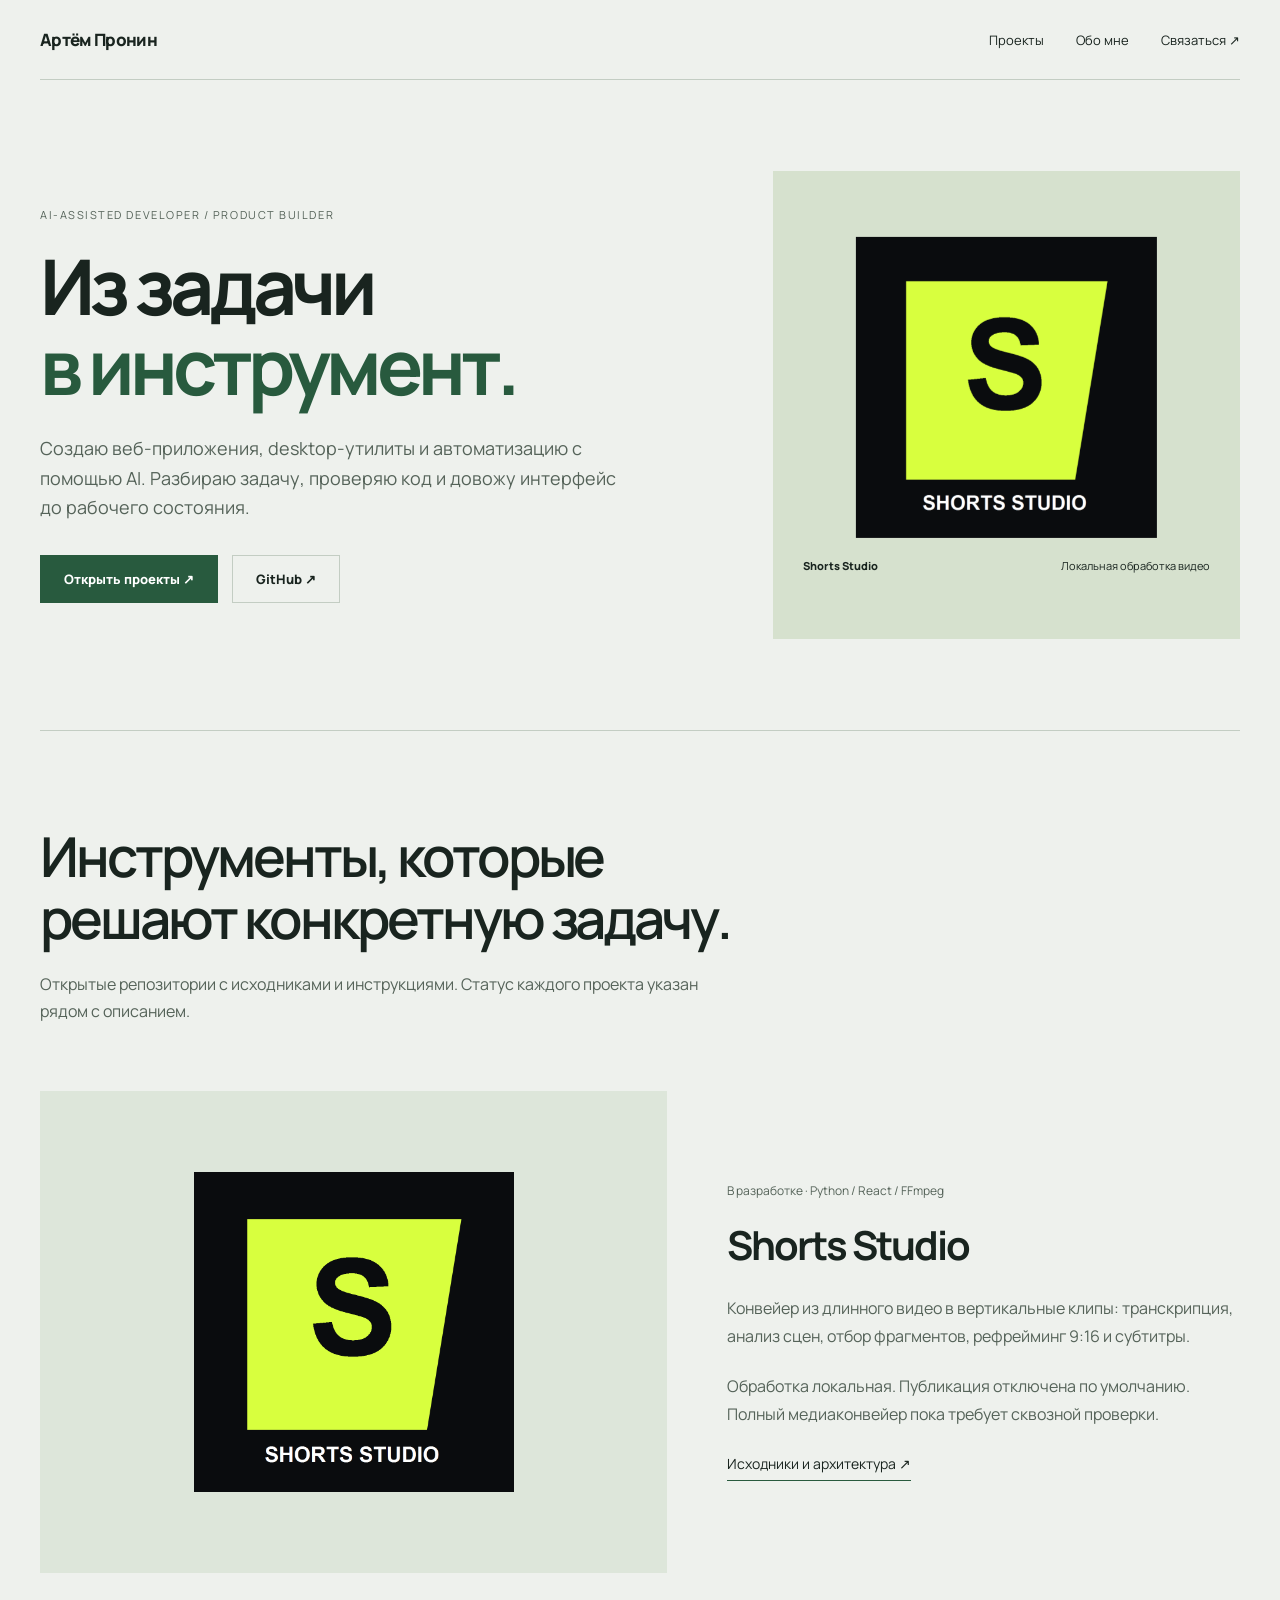
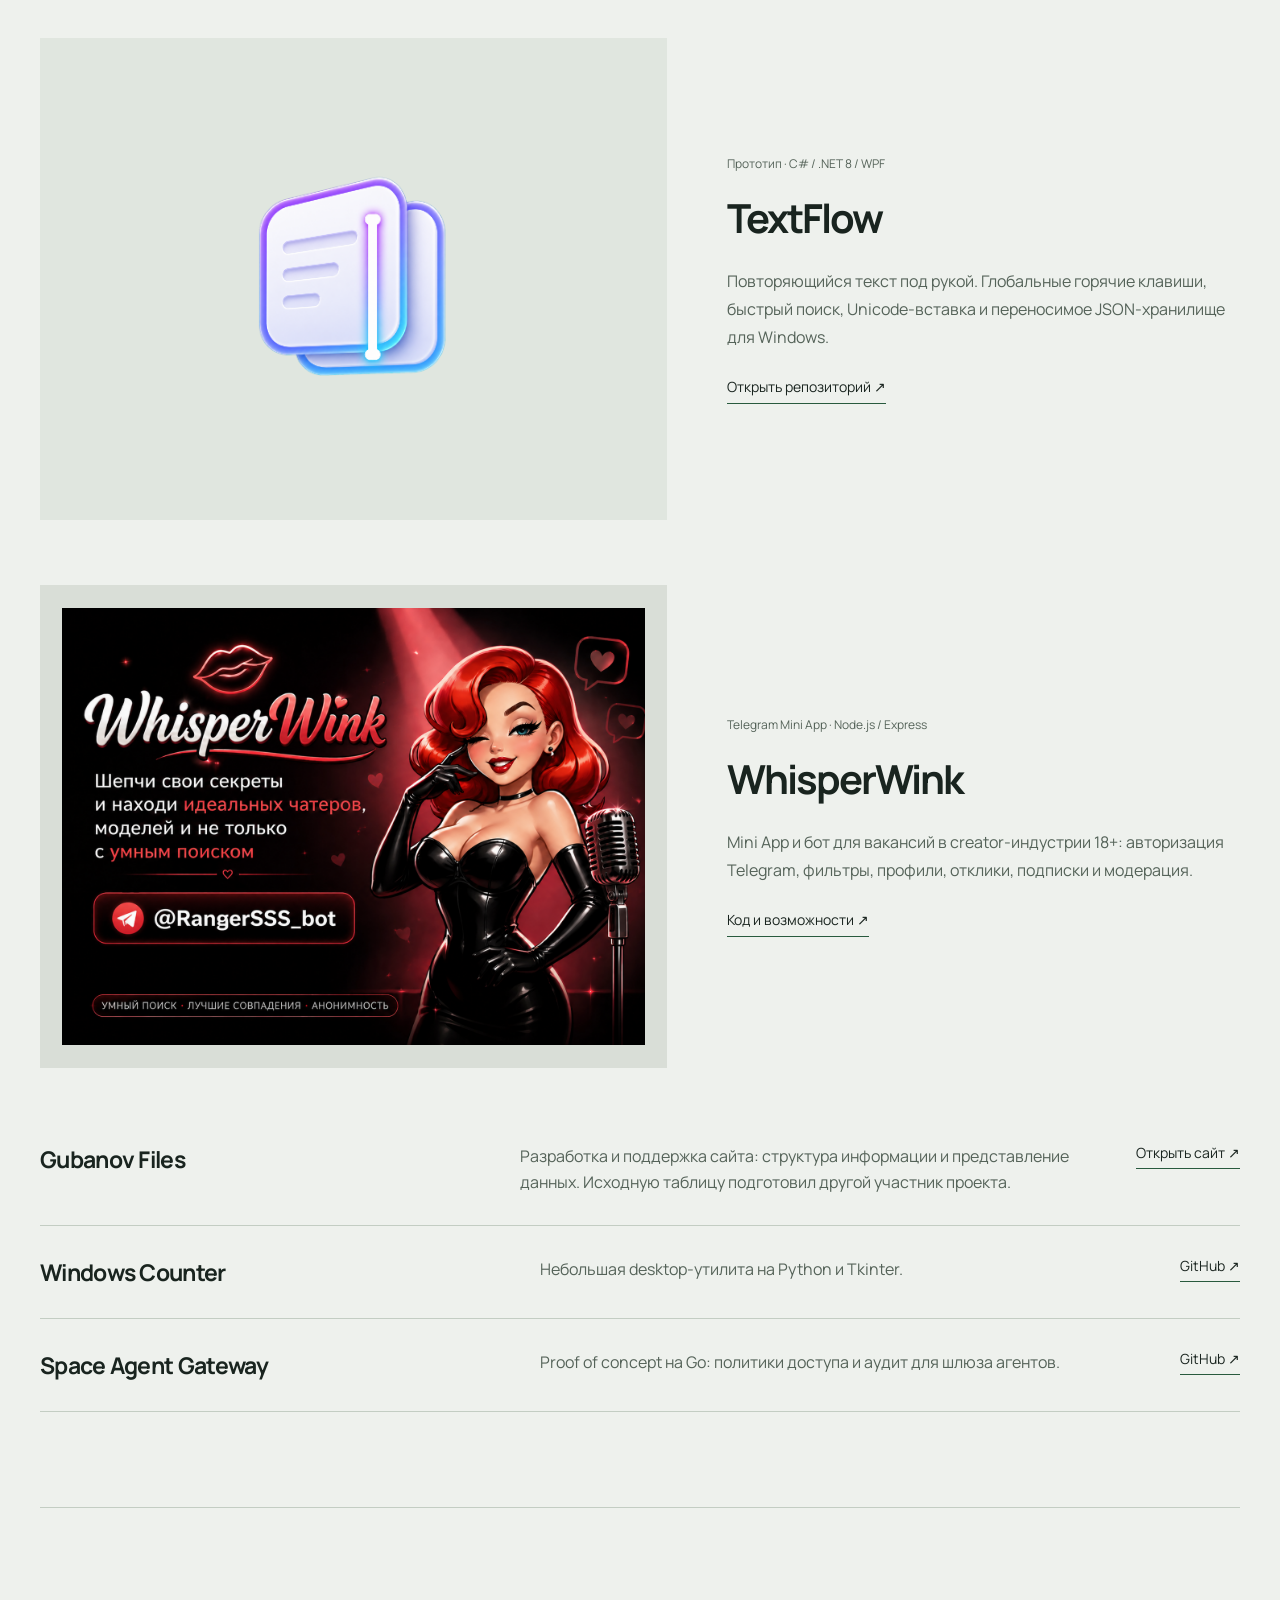
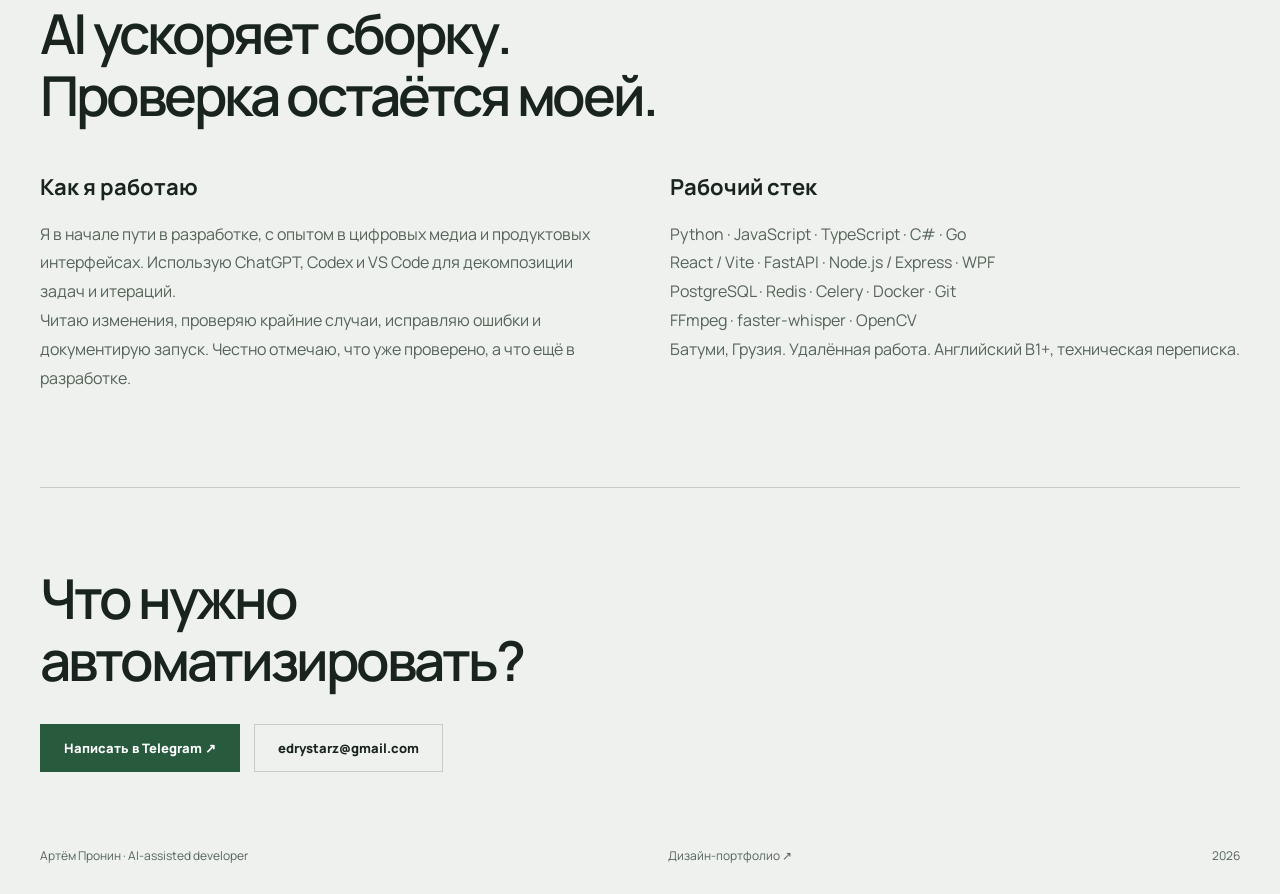
==== developer/index.html @ fd0f0057 "Publish reviewed static portfolio mirrors" ====
<!doctype html><html lang="ru"><head><meta charset="utf-8"><meta name="viewport" content="width=device-width,initial-scale=1"><title>Артём Пронин | AI-assisted developer</title><meta name="description" content="AI-assisted разработчик. Python, TypeScript, C#, автоматизация, desktop-приложения, Telegram и инструменты для видео."><meta name="theme-color" content="#eef1ed"><link rel="stylesheet" href="assets/fonts/manrope.css"><link rel="stylesheet" href="style.css"></head><body class="developer"><a class="skip" href="#main">К содержимому</a><div class="wrap"><header><a class="brand" href="#main">Артём Пронин</a><button class="menu" data-menu aria-expanded="false" aria-controls="nav">Меню</button><nav class="navlinks" id="nav"><a href="#work">Проекты</a><a href="#about">Обо мне</a><a href="#contact">Связаться ↗</a></nav></header><main id="main"><section class="hero"><div class="reveal"><p class="eyebrow">AI-assisted developer / product builder</p><h1>Из задачи<br><span>в инструмент.</span></h1><p class="lead">Создаю веб-приложения, desktop-утилиты и автоматизацию с помощью AI. Разбираю задачу, проверяю код и довожу интерфейс до рабочего состояния.</p><div class="actions"><a class="button" href="#work">Открыть проекты ↗</a><a class="button secondary" href="https://github.com/EdryStarz">GitHub ↗</a></div></div><div class="product-object"><img src="assets/shorts.png" alt="Иконка проекта Shorts Studio" width="400" height="400"><div class="object-label"><span>Shorts Studio</span><span>Локальная обработка видео</span></div></div></section><section class="content" id="work"><h2>Инструменты, которые<br>решают конкретную задачу.</h2><p class="intro">Открытые репозитории с исходниками и инструкциями. Статус каждого проекта указан рядом с описанием.</p><article class="project"><div class="project-visual"><img src="assets/shorts.png" alt="Shorts Studio" loading="lazy"></div><div><div class="meta">В разработке · Python / React / FFmpeg</div><h3>Shorts Studio</h3><p>Конвейер из длинного видео в вертикальные клипы: транскрипция, анализ сцен, отбор фрагментов, рефрейминг 9:16 и субтитры.</p><p>Обработка локальная. Публикация отключена по умолчанию. Полный медиаконвейер пока требует сквозной проверки.</p><a class="textlink" href="https://github.com/EdryStarz/shorts-studio">Исходники и архитектура ↗</a></div></article><article class="project textflow"><div class="project-visual"><img src="assets/textflow.png" alt="TextFlow" loading="lazy"></div><div><div class="meta">Прототип · C# / .NET 8 / WPF</div><h3>TextFlow</h3><p>Повторяющийся текст под рукой. Глобальные горячие клавиши, быстрый поиск, Unicode-вставка и переносимое JSON-хранилище для Windows.</p><a class="textlink" href="https://github.com/EdryStarz/TextFlow">Открыть репозиторий ↗</a></div></article><article class="project whisper"><div class="project-visual"><img src="assets/whisperwink.png" alt="Интерфейс Telegram Mini App WhisperWink" loading="lazy"></div><div><div class="meta">Telegram Mini App · Node.js / Express</div><h3>WhisperWink</h3><p>Mini App и бот для вакансий в creator-индустрии 18+: авторизация Telegram, фильтры, профили, отклики, подписки и модерация.</p><a class="textlink" href="https://github.com/EdryStarz/WhisperWink">Код и возможности ↗</a></div></article><div class="rows"><article class="row"><h3>Gubanov Files</h3><p>Разработка и поддержка сайта: структура информации и представление данных. Исходную таблицу подготовил другой участник проекта.</p><a href="https://gubanovfiles.com/">Открыть сайт ↗</a></article><article class="row"><h3>Windows Counter</h3><p>Небольшая desktop-утилита на Python и Tkinter.</p><a href="https://github.com/EdryStarz/windows-counter">GitHub ↗</a></article><article class="row"><h3>Space Agent Gateway</h3><p>Proof of concept на Go: политики доступа и аудит для шлюза агентов.</p><a href="https://github.com/EdryStarz/space-agent-gateway-core">GitHub ↗</a></article></div></section><section class="content" id="about"><h2>AI ускоряет сборку.<br>Проверка остаётся моей.</h2><div class="skills"><div><h3>Как я работаю</h3><p>Я в начале пути в разработке, с опытом в цифровых медиа и продуктовых интерфейсах. Использую ChatGPT, Codex и VS Code для декомпозиции задач и итераций.</p><p>Читаю изменения, проверяю крайние случаи, исправляю ошибки и документирую запуск. Честно отмечаю, что уже проверено, а что ещё в разработке.</p></div><div><h3>Рабочий стек</h3><p>Python · JavaScript · TypeScript · C# · Go<br>React / Vite · FastAPI · Node.js / Express · WPF<br>PostgreSQL · Redis · Celery · Docker · Git<br>FFmpeg · faster-whisper · OpenCV</p><p>Батуми, Грузия. Удалённая работа. Английский B1+, техническая переписка.</p></div></div></section></main><footer id="contact"><h2>Что нужно<br>автоматизировать?</h2><div class="actions"><a class="button" href="https://t.me/kirashade" target="_blank" rel="noopener noreferrer">Написать в Telegram ↗</a><a class="button secondary" href="mailto:edrystarz@gmail.com">edrystarz@gmail.com</a></div><div class="footerbottom"><span>Артём Пронин · AI-assisted developer</span><a href="https://edrystarz.github.io/artem-pronin-portfolio-public/design/">Дизайн-портфолио ↗</a><span>2026</span></div></footer></div><script src="motion.js"></script></body></html>
---- developer/assets/fonts/manrope.css ----
@font-face {
  font-family: 'Manrope';
  font-style: normal;
  font-weight: 400 800;
  font-display: swap;
  src: url(manrope-cyrillic-ext.woff2) format('woff2');
  unicode-range: U+0460-052F, U+1C80-1C8A, U+20B4, U+2DE0-2DFF, U+A640-A69F, U+FE2E-FE2F;
}
@font-face {
  font-family: 'Manrope';
  font-style: normal;
  font-weight: 400 800;
  font-display: swap;
  src: url(manrope-cyrillic.woff2) format('woff2');
  unicode-range: U+0301, U+0400-045F, U+0490-0491, U+04B0-04B1, U+2116;
}
@font-face {
  font-family: 'Manrope';
  font-style: normal;
  font-weight: 400 800;
  font-display: swap;
  src: url(manrope-latin-ext.woff2) format('woff2');
  unicode-range: U+0100-02BA, U+02BD-02C5, U+02C7-02CC, U+02CE-02D7, U+02DD-02FF, U+0304, U+0308, U+0329, U+1D00-1DBF, U+1E00-1E9F, U+1EF2-1EFF, U+2020, U+20A0-20AB, U+20AD-20C0, U+2113, U+2C60-2C7F, U+A720-A7FF;
}
@font-face {
  font-family: 'Manrope';
  font-style: normal;
  font-weight: 400 800;
  font-display: swap;
  src: url(manrope-latin.woff2) format('woff2');
  unicode-range: U+0000-00FF, U+0131, U+0152-0153, U+02BB-02BC, U+02C6, U+02DA, U+02DC, U+0304, U+0308, U+0329, U+2000-206F, U+20AC, U+2122, U+2191, U+2193, U+2212, U+2215, U+FEFF, U+FFFD;
}
---- developer/style.css ----
*{box-sizing:border-box}html{scroll-behavior:smooth;scroll-padding-top:90px}body{margin:0;font-family:Manrope,Arial,sans-serif;background:var(--bg);color:var(--fg)}a{color:inherit;text-decoration:none}button{font:inherit;cursor:pointer}img{max-width:100%;display:block}button,a{touch-action:manipulation}a:focus-visible,button:focus-visible,summary:focus-visible{outline:3px solid var(--accent);outline-offset:5px}button:active,.button:active{transform:translateY(2px)}.wrap{width:min(1400px,calc(100% - 80px));margin:auto}header{height:80px;display:flex;align-items:center;justify-content:space-between;border-bottom:1px solid var(--line);gap:25px}.brand{font-weight:800;font-size:17px;letter-spacing:-.04em}.navlinks{display:flex;align-items:center;gap:32px;font-size:13px}.navlinks a:hover{color:var(--accent)}.menu{display:none;background:transparent;border:1px solid var(--line);color:var(--fg);padding:10px}.hero{position:relative;isolation:isolate;min-height:650px;padding:72px 0;display:grid;grid-template-columns:1.15fr .85fr;align-items:center;gap:32px}.eyebrow{font-size:11px;letter-spacing:.14em;text-transform:uppercase;color:var(--muted);margin:0 0 24px}h1,h2,h3,p{margin:0}h1{font-size:clamp(48px,6vw,88px);letter-spacing:-.065em;line-height:1.04;font-weight:700}h1 span{color:var(--accent)}.lead{font-size:18px;line-height:1.65;max-width:580px;color:var(--muted);margin-top:28px}.actions{display:flex;align-items:center;flex-wrap:wrap;gap:14px;margin-top:32px}.button{display:inline-flex;align-items:center;justify-content:center;min-height:48px;padding:14px 23px;background:var(--accent);color:var(--button-fg);font-size:13px;font-weight:800;border:1px solid var(--accent);transition:transform .2s,background .2s}.button.secondary{color:var(--fg);background:transparent;border-color:var(--line)}.button:hover{transform:translateY(-3px)}section.content{padding:95px 0;border-top:1px solid var(--line)}h2{font-size:clamp(36px,4.3vw,62px);line-height:1.12;letter-spacing:-.055em;font-weight:600}.intro{max-width:660px;color:var(--muted);line-height:1.7;margin-top:22px}.project{display:grid;grid-template-columns:1.1fr .9fr;gap:60px;margin-top:65px;align-items:center}.project h3{font-size:40px;letter-spacing:-.05em}.project p{color:var(--muted);line-height:1.75;margin-top:22px;font-size:16px}.meta{font-size:12px;color:var(--muted);margin-bottom:18px}.textlink{display:inline-flex;margin-top:26px;border-bottom:1px solid var(--accent);padding-bottom:7px;font-size:14px}.textlink:hover{color:var(--accent)}.project-visual{background:var(--panel);aspect-ratio:1.3;display:grid;place-items:center;overflow:hidden}.project-visual img{width:58%;max-height:320px;object-fit:contain;transition:transform .5s}.project:hover .project-visual img{transform:scale(1.04)}.rows{margin-top:45px}.row{display:grid;grid-template-columns:1fr 1.3fr auto;gap:30px;padding:30px 0;border-bottom:1px solid var(--line);align-items:start}.row h3{font-size:23px;letter-spacing:-.03em}.row p{max-width:600px;color:var(--muted);line-height:1.65}.row>a{font-size:14px}.skills{display:grid;grid-template-columns:1fr 1fr;gap:60px;margin-top:45px}.skills h3{font-size:22px;margin-bottom:18px}.skills p{line-height:1.8;color:var(--muted)}footer{padding:80px 0 30px;border-top:1px solid var(--line)}footer h2{max-width:900px}footer .footerbottom{margin-top:75px;display:flex;justify-content:space-between;gap:20px;font-size:12px;color:var(--muted)}.skip{position:absolute;left:20px;top:-80px;background:var(--accent);color:var(--button-fg);padding:15px;z-index:10}.skip:focus{top:10px}.motion-control{background:transparent;border:1px solid var(--line);color:var(--fg);font-size:11px;padding:10px 14px}.visual-caption{font-size:11px;color:var(--muted);margin-top:12px}.sr-only{position:absolute;width:1px;height:1px;clip-path:inset(50%);overflow:hidden}.reveal{animation:arrive .7s both}@keyframes arrive{from{opacity:0;transform:translateY(18px)}to{opacity:1;transform:none}}@media(max-width:768px){.wrap{width:calc(100% - 36px)}header{height:70px}.menu{display:block}.navlinks{display:none;position:absolute;left:18px;right:18px;top:70px;background:var(--bg);padding:25px;border:1px solid var(--line);z-index:8;flex-direction:column;align-items:flex-start}.navlinks.open{display:flex}.hero{grid-template-columns:1fr;padding:48px 0;min-height:0;gap:42px}h1{font-size:clamp(42px,9vw,66px)}.lead{font-size:16px}.project{grid-template-columns:1fr;gap:26px;margin-top:42px}.project h3{font-size:32px}section.content{padding:55px 0}.row{grid-template-columns:1fr;gap:14px;padding:24px 0}.skills{grid-template-columns:1fr;gap:35px}.footerbottom{flex-wrap:wrap}.button{padding:14px 18px}.project-visual{aspect-ratio:1.3}footer{padding-top:55px}}@media(prefers-reduced-motion:reduce){html{scroll-behavior:auto}*,*::before,*::after{animation:none!important;transition:none!important}}.developer{--bg:#eef1ed;--fg:#19241f;--muted:#556359;--line:#c3cdc3;--panel:#dde6da;--accent:#285a3e;--button-fg:#fff}.developer .hero{grid-template-columns:1.2fr .8fr}.product-object{position:relative;padding:30px;background:#d6e1ce;aspect-ratio:1;display:flex;align-items:center;justify-content:center;flex-direction:column;overflow:hidden}.product-object>img{width:74%;height:auto;max-height:360px;object-fit:contain;animation:arrive 1s both}.object-label{display:flex;justify-content:space-between;width:100%;gap:20px;font-size:11px;margin-top:20px}.object-label span:first-child{font-weight:800}.project:nth-of-type(2) .project-visual{background:#e0e6df}.textflow .project-visual img{width:45%}.whisper .project-visual{background:#d9ded7;aspect-ratio:1.3;padding:22px}.whisper .project-visual img{width:100%;max-height:none}.developer .row>a{border-bottom:1px solid var(--accent);padding-bottom:6px;justify-self:start}@media(max-width:768px){.developer .hero{grid-template-columns:1fr}.product-object{aspect-ratio:1.5;padding:22px}.product-object>img{max-height:210px;width:auto}.object-label{font-size:10px}}
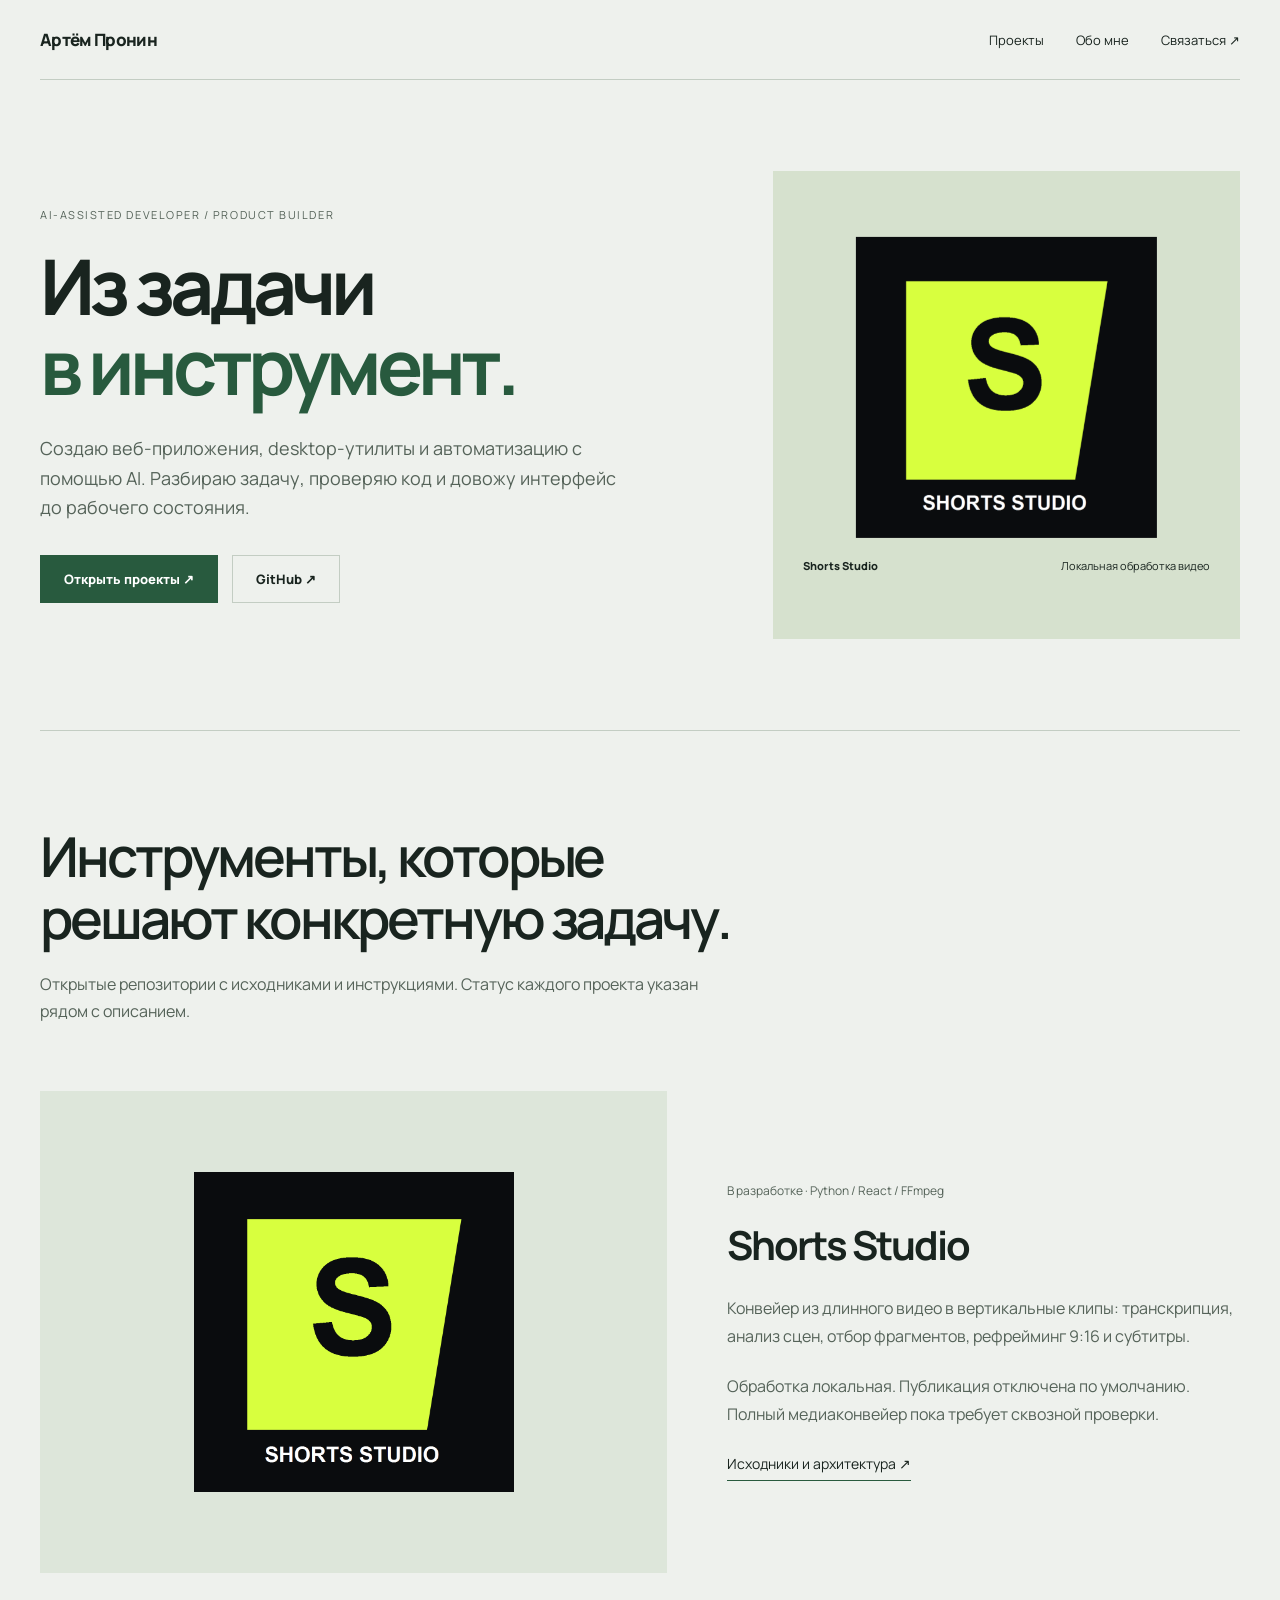
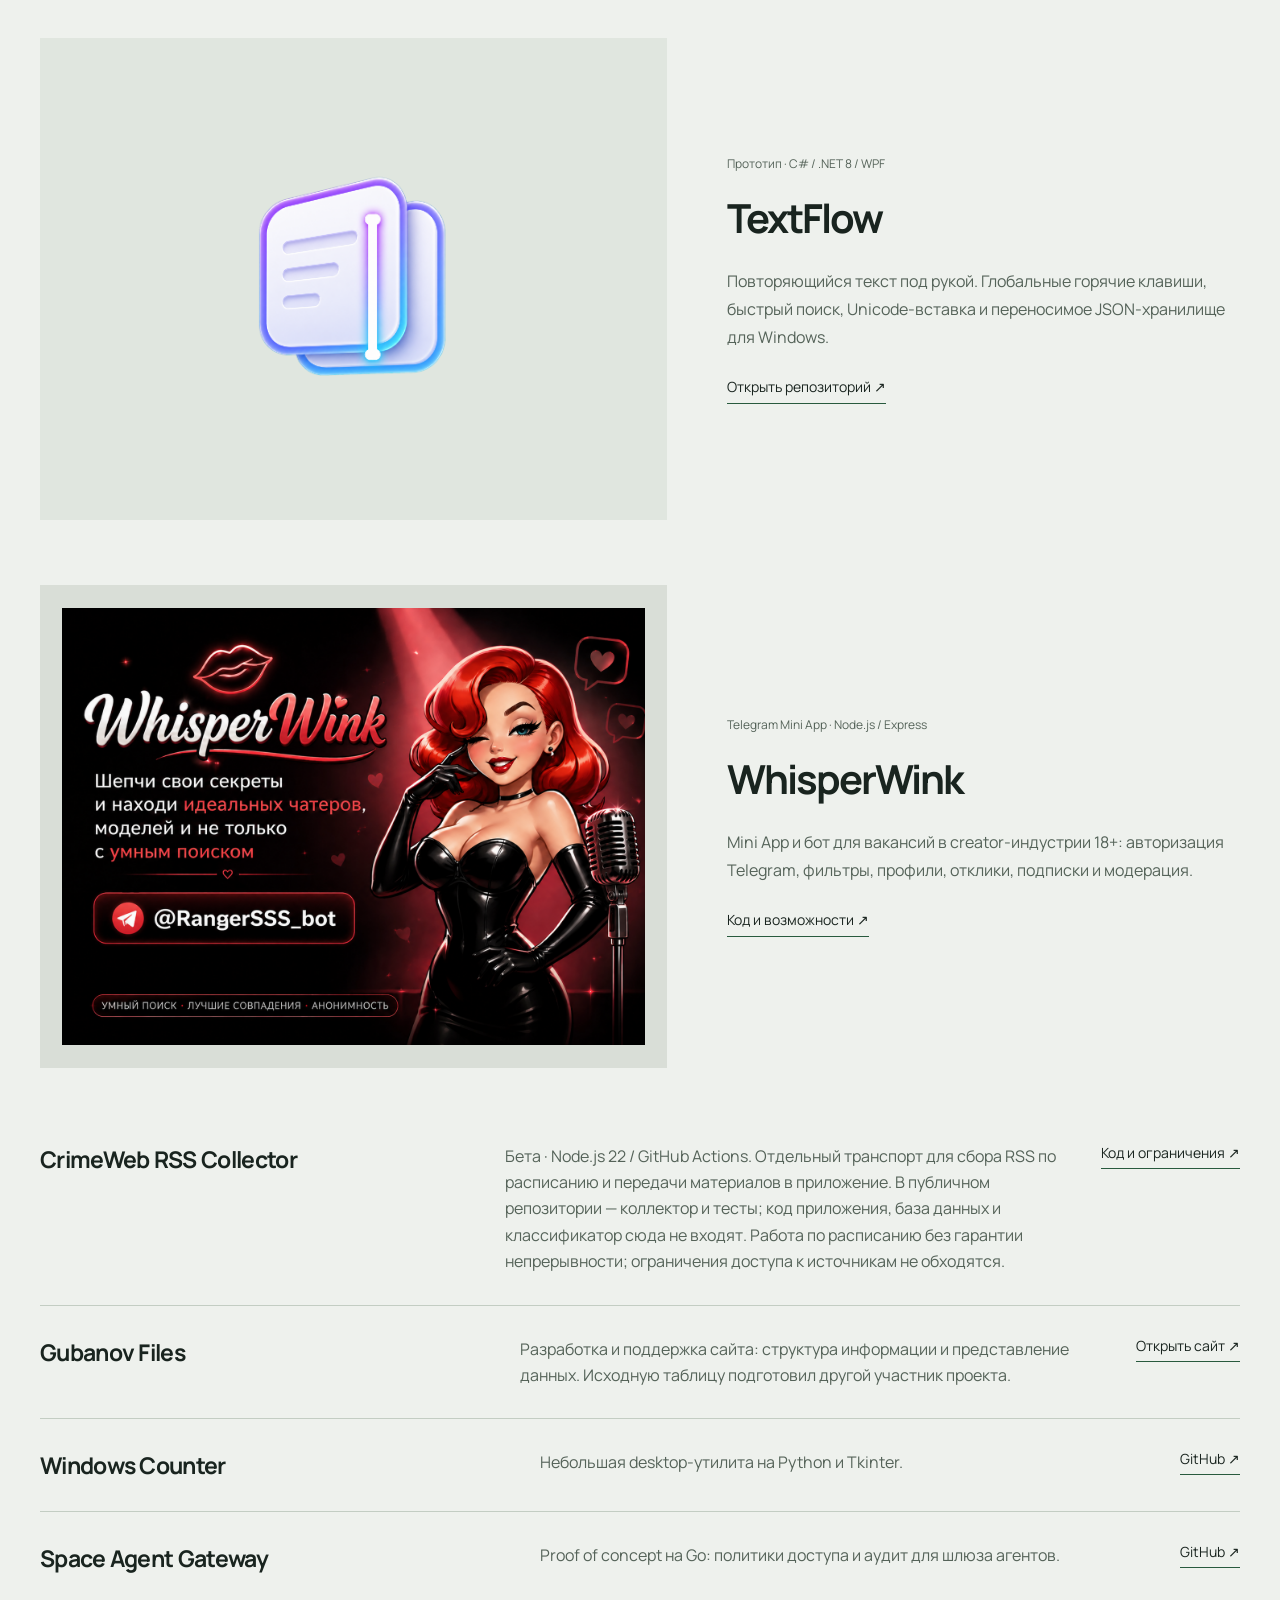
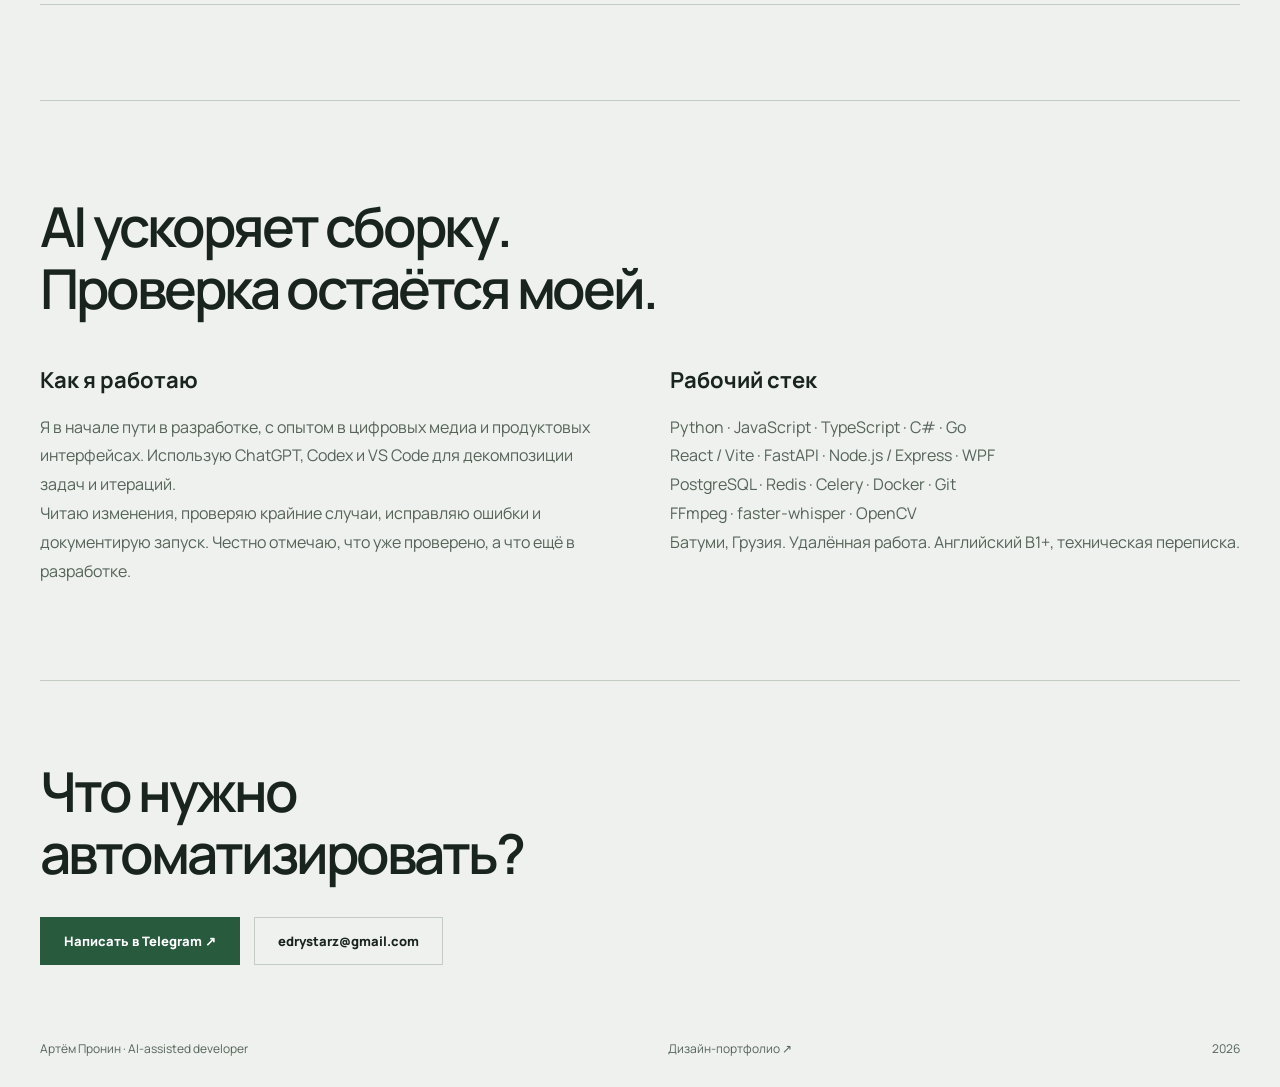
==== commit c20be567: "Add verified beta RSS collector project to developer portfolio" ====
--- a/developer/index.html
+++ b/developer/index.html
@@ -1 +1 @@
-<!doctype html><html lang="ru"><head><meta charset="utf-8"><meta name="viewport" content="width=device-width,initial-scale=1"><title>Артём Пронин | AI-assisted developer</title><meta name="description" content="AI-assisted разработчик. Python, TypeScript, C#, автоматизация, desktop-приложения, Telegram и инструменты для видео."><meta name="theme-color" content="#eef1ed"><link rel="stylesheet" href="assets/fonts/manrope.css"><link rel="stylesheet" href="style.css"></head><body class="developer"><a class="skip" href="#main">К содержимому</a><div class="wrap"><header><a class="brand" href="#main">Артём Пронин</a><button class="menu" data-menu aria-expanded="false" aria-controls="nav">Меню</button><nav class="navlinks" id="nav"><a href="#work">Проекты</a><a href="#about">Обо мне</a><a href="#contact">Связаться ↗</a></nav></header><main id="main"><section class="hero"><div class="reveal"><p class="eyebrow">AI-assisted developer / product builder</p><h1>Из задачи<br><span>в инструмент.</span></h1><p class="lead">Создаю веб-приложения, desktop-утилиты и автоматизацию с помощью AI. Разбираю задачу, проверяю код и довожу интерфейс до рабочего состояния.</p><div class="actions"><a class="button" href="#work">Открыть проекты ↗</a><a class="button secondary" href="https://github.com/EdryStarz">GitHub ↗</a></div></div><div class="product-object"><img src="assets/shorts.png" alt="Иконка проекта Shorts Studio" width="400" height="400"><div class="object-label"><span>Shorts Studio</span><span>Локальная обработка видео</span></div></div></section><section class="content" id="work"><h2>Инструменты, которые<br>решают конкретную задачу.</h2><p class="intro">Открытые репозитории с исходниками и инструкциями. Статус каждого проекта указан рядом с описанием.</p><article class="project"><div class="project-visual"><img src="assets/shorts.png" alt="Shorts Studio" loading="lazy"></div><div><div class="meta">В разработке · Python / React / FFmpeg</div><h3>Shorts Studio</h3><p>Конвейер из длинного видео в вертикальные клипы: транскрипция, анализ сцен, отбор фрагментов, рефрейминг 9:16 и субтитры.</p><p>Обработка локальная. Публикация отключена по умолчанию. Полный медиаконвейер пока требует сквозной проверки.</p><a class="textlink" href="https://github.com/EdryStarz/shorts-studio">Исходники и архитектура ↗</a></div></article><article class="project textflow"><div class="project-visual"><img src="assets/textflow.png" alt="TextFlow" loading="lazy"></div><div><div class="meta">Прототип · C# / .NET 8 / WPF</div><h3>TextFlow</h3><p>Повторяющийся текст под рукой. Глобальные горячие клавиши, быстрый поиск, Unicode-вставка и переносимое JSON-хранилище для Windows.</p><a class="textlink" href="https://github.com/EdryStarz/TextFlow">Открыть репозиторий ↗</a></div></article><article class="project whisper"><div class="project-visual"><img src="assets/whisperwink.png" alt="Интерфейс Telegram Mini App WhisperWink" loading="lazy"></div><div><div class="meta">Telegram Mini App · Node.js / Express</div><h3>WhisperWink</h3><p>Mini App и бот для вакансий в creator-индустрии 18+: авторизация Telegram, фильтры, профили, отклики, подписки и модерация.</p><a class="textlink" href="https://github.com/EdryStarz/WhisperWink">Код и возможности ↗</a></div></article><div class="rows"><article class="row"><h3>Gubanov Files</h3><p>Разработка и поддержка сайта: структура информации и представление данных. Исходную таблицу подготовил другой участник проекта.</p><a href="https://gubanovfiles.com/">Открыть сайт ↗</a></article><article class="row"><h3>Windows Counter</h3><p>Небольшая desktop-утилита на Python и Tkinter.</p><a href="https://github.com/EdryStarz/windows-counter">GitHub ↗</a></article><article class="row"><h3>Space Agent Gateway</h3><p>Proof of concept на Go: политики доступа и аудит для шлюза агентов.</p><a href="https://github.com/EdryStarz/space-agent-gateway-core">GitHub ↗</a></article></div></section><section class="content" id="about"><h2>AI ускоряет сборку.<br>Проверка остаётся моей.</h2><div class="skills"><div><h3>Как я работаю</h3><p>Я в начале пути в разработке, с опытом в цифровых медиа и продуктовых интерфейсах. Использую ChatGPT, Codex и VS Code для декомпозиции задач и итераций.</p><p>Читаю изменения, проверяю крайние случаи, исправляю ошибки и документирую запуск. Честно отмечаю, что уже проверено, а что ещё в разработке.</p></div><div><h3>Рабочий стек</h3><p>Python · JavaScript · TypeScript · C# · Go<br>React / Vite · FastAPI · Node.js / Express · WPF<br>PostgreSQL · Redis · Celery · Docker · Git<br>FFmpeg · faster-whisper · OpenCV</p><p>Батуми, Грузия. Удалённая работа. Английский B1+, техническая переписка.</p></div></div></section></main><footer id="contact"><h2>Что нужно<br>автоматизировать?</h2><div class="actions"><a class="button" href="https://t.me/kirashade" target="_blank" rel="noopener noreferrer">Написать в Telegram ↗</a><a class="button secondary" href="mailto:edrystarz@gmail.com">edrystarz@gmail.com</a></div><div class="footerbottom"><span>Артём Пронин · AI-assisted developer</span><a href="https://edrystarz.github.io/artem-pronin-portfolio-public/design/">Дизайн-портфолио ↗</a><span>2026</span></div></footer></div><script src="motion.js"></script></body></html>+<!doctype html><html lang="ru"><head><meta charset="utf-8"><meta name="viewport" content="width=device-width,initial-scale=1"><title>Артём Пронин | AI-assisted developer</title><meta name="description" content="AI-assisted разработчик. Python, TypeScript, C#, автоматизация, desktop-приложения, Telegram и инструменты для видео."><meta name="theme-color" content="#eef1ed"><link rel="stylesheet" href="assets/fonts/manrope.css"><link rel="stylesheet" href="style.css"></head><body class="developer"><a class="skip" href="#main">К содержимому</a><div class="wrap"><header><a class="brand" href="#main">Артём Пронин</a><button class="menu" data-menu aria-expanded="false" aria-controls="nav">Меню</button><nav class="navlinks" id="nav"><a href="#work">Проекты</a><a href="#about">Обо мне</a><a href="#contact">Связаться ↗</a></nav></header><main id="main"><section class="hero"><div class="reveal"><p class="eyebrow">AI-assisted developer / product builder</p><h1>Из задачи<br><span>в инструмент.</span></h1><p class="lead">Создаю веб-приложения, desktop-утилиты и автоматизацию с помощью AI. Разбираю задачу, проверяю код и довожу интерфейс до рабочего состояния.</p><div class="actions"><a class="button" href="#work">Открыть проекты ↗</a><a class="button secondary" href="https://github.com/EdryStarz">GitHub ↗</a></div></div><div class="product-object"><img src="assets/shorts.png" alt="Иконка проекта Shorts Studio" width="400" height="400"><div class="object-label"><span>Shorts Studio</span><span>Локальная обработка видео</span></div></div></section><section class="content" id="work"><h2>Инструменты, которые<br>решают конкретную задачу.</h2><p class="intro">Открытые репозитории с исходниками и инструкциями. Статус каждого проекта указан рядом с описанием.</p><article class="project"><div class="project-visual"><img src="assets/shorts.png" alt="Shorts Studio" loading="lazy"></div><div><div class="meta">В разработке · Python / React / FFmpeg</div><h3>Shorts Studio</h3><p>Конвейер из длинного видео в вертикальные клипы: транскрипция, анализ сцен, отбор фрагментов, рефрейминг 9:16 и субтитры.</p><p>Обработка локальная. Публикация отключена по умолчанию. Полный медиаконвейер пока требует сквозной проверки.</p><a class="textlink" href="https://github.com/EdryStarz/shorts-studio">Исходники и архитектура ↗</a></div></article><article class="project textflow"><div class="project-visual"><img src="assets/textflow.png" alt="TextFlow" loading="lazy"></div><div><div class="meta">Прототип · C# / .NET 8 / WPF</div><h3>TextFlow</h3><p>Повторяющийся текст под рукой. Глобальные горячие клавиши, быстрый поиск, Unicode-вставка и переносимое JSON-хранилище для Windows.</p><a class="textlink" href="https://github.com/EdryStarz/TextFlow">Открыть репозиторий ↗</a></div></article><article class="project whisper"><div class="project-visual"><img src="assets/whisperwink.png" alt="Интерфейс Telegram Mini App WhisperWink" loading="lazy"></div><div><div class="meta">Telegram Mini App · Node.js / Express</div><h3>WhisperWink</h3><p>Mini App и бот для вакансий в creator-индустрии 18+: авторизация Telegram, фильтры, профили, отклики, подписки и модерация.</p><a class="textlink" href="https://github.com/EdryStarz/WhisperWink">Код и возможности ↗</a></div></article><div class="rows"><article class="row"><h3>CrimeWeb RSS Collector</h3><p>Бета · Node.js 22 / GitHub Actions. Отдельный транспорт для сбора RSS по расписанию и передачи материалов в приложение. В публичном репозитории — коллектор и тесты; код приложения, база данных и классификатор сюда не входят. Работа по расписанию без гарантии непрерывности; ограничения доступа к источникам не обходятся.</p><a href="https://github.com/EdryStarz/crimeweb-europe-collector">Код и ограничения ↗</a></article><article class="row"><h3>Gubanov Files</h3><p>Разработка и поддержка сайта: структура информации и представление данных. Исходную таблицу подготовил другой участник проекта.</p><a href="https://gubanovfiles.com/">Открыть сайт ↗</a></article><article class="row"><h3>Windows Counter</h3><p>Небольшая desktop-утилита на Python и Tkinter.</p><a href="https://github.com/EdryStarz/windows-counter">GitHub ↗</a></article><article class="row"><h3>Space Agent Gateway</h3><p>Proof of concept на Go: политики доступа и аудит для шлюза агентов.</p><a href="https://github.com/EdryStarz/space-agent-gateway-core">GitHub ↗</a></article></div></section><section class="content" id="about"><h2>AI ускоряет сборку.<br>Проверка остаётся моей.</h2><div class="skills"><div><h3>Как я работаю</h3><p>Я в начале пути в разработке, с опытом в цифровых медиа и продуктовых интерфейсах. Использую ChatGPT, Codex и VS Code для декомпозиции задач и итераций.</p><p>Читаю изменения, проверяю крайние случаи, исправляю ошибки и документирую запуск. Честно отмечаю, что уже проверено, а что ещё в разработке.</p></div><div><h3>Рабочий стек</h3><p>Python · JavaScript · TypeScript · C# · Go<br>React / Vite · FastAPI · Node.js / Express · WPF<br>PostgreSQL · Redis · Celery · Docker · Git<br>FFmpeg · faster-whisper · OpenCV</p><p>Батуми, Грузия. Удалённая работа. Английский B1+, техническая переписка.</p></div></div></section></main><footer id="contact"><h2>Что нужно<br>автоматизировать?</h2><div class="actions"><a class="button" href="https://t.me/kirashade" target="_blank" rel="noopener noreferrer">Написать в Telegram ↗</a><a class="button secondary" href="mailto:edrystarz@gmail.com">edrystarz@gmail.com</a></div><div class="footerbottom"><span>Артём Пронин · AI-assisted developer</span><a href="https://edrystarz.github.io/artem-pronin-portfolio-public/design/">Дизайн-портфолио ↗</a><span>2026</span></div></footer></div><script src="motion.js"></script></body></html>
